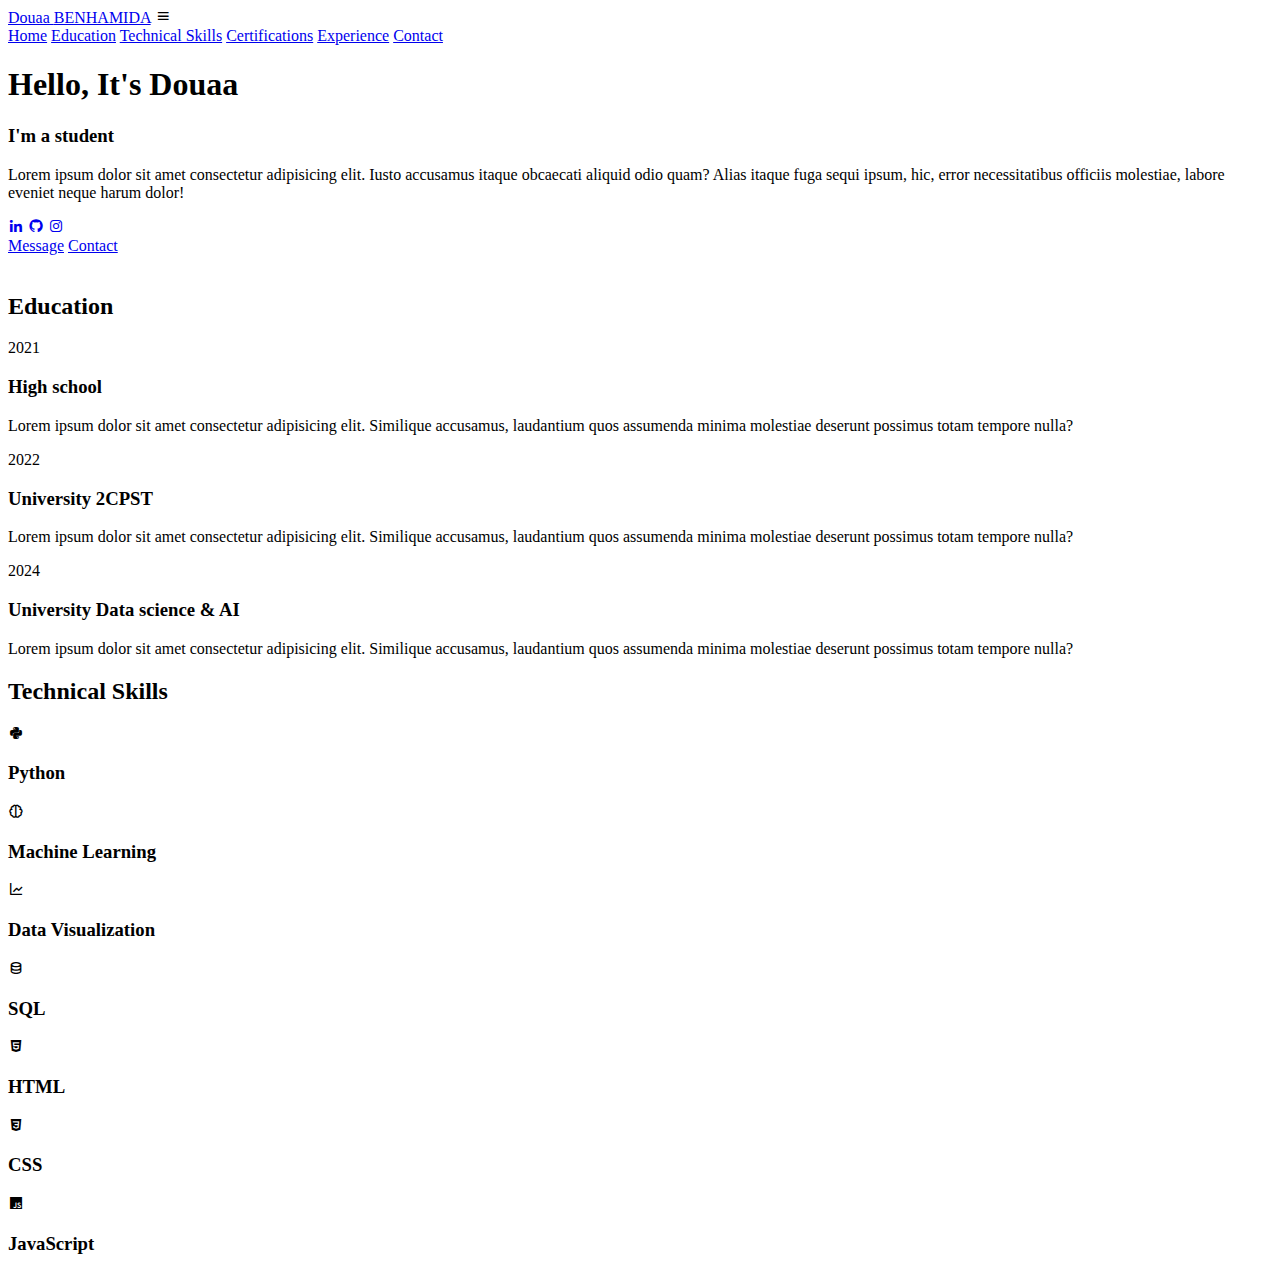
==== code/index.html @ d01b3506 "Create index.html" ====
<!DOCTYPE html>
<html lang="en">
<head>
    <meta charset="UTF-8">
    <meta name="viewport" content="width=device-width, initial-scale=1.0">
    <title>MyPortfolio</title>
    <link rel="stylesheet" href="style.css">
    <link href='https://unpkg.com/boxicons@2.1.4/css/boxicons.min.css' rel='stylesheet'>
</head>
<body>
    <header class="header">
        <a href="#home" class="logo">Douaa
            <span>BENHAMIDA</span></a>
        <i class='bx bx-menu' id="menu-icon"></i>
        <nav class="navbar">
            <a href="#home" class="active">Home</a>
            <a href="#education">Education</a>
            <a href="#skills" >Technical Skills</a>
            <a href="#Certifications" >Certifications</a>
            <a href="#experience" >Experience</a>
            <a href="#Contact" >Contact</a>
        </nav>
    </header>

    <section class="home" id="home">
        <div class="home-content">
            <h1>Hello, It's <span>Douaa</span></h1>
            <h3 class="text-animation">I'm a student 
                <span></span></h3>
            <p>Lorem ipsum dolor sit amet consectetur adipisicing elit. Iusto accusamus itaque obcaecati aliquid odio quam? Alias itaque fuga sequi ipsum, hic, error necessitatibus officiis molestiae, labore eveniet neque harum dolor!</p>
            <div class="social-icons">
                <a href="#"><i class='bx bxl-linkedin'></i></a>
                <a href="#"><i class='bx bxl-github' ></i></a>
                <a href="#"><i class='bx bxl-instagram' ></i></a>
            </div>

            <div class="btn-group">
                <a href="#" class="btn">Message</a>
                <a href="#contact" class="btn">Contact</a>
            </div>
        </div>
            <div class="home-img">
                <img src="me.png" alt="">
            </div>
    </section>

    <section class="education" id="education">
        <h2 class="heading">Education</h2>

        <div class="timeline-items">
            <div class="timeline-item">
                <div class="timeline-dot"></div>
                    <div class="timeline-date">2021</div>
                    <div class="timeline-content">
                        <h3>High school</h3>
                        <p>Lorem ipsum dolor sit amet consectetur adipisicing elit. Similique accusamus, laudantium quos assumenda minima molestiae deserunt possimus totam tempore nulla?</p>
                    </div>
            </div> 
            <div class="timeline-item">
                <div class="timeline-dot"></div>
                    <div class="timeline-date">2022</div>
                    <div class="timeline-content">
                        <h3>University 2CPST</h3>
                        <p>Lorem ipsum dolor sit amet consectetur adipisicing elit. Similique accusamus, laudantium quos assumenda minima molestiae deserunt possimus totam tempore nulla?</p>
                    </div>
            </div> 
            <div class="timeline-item">
                <div class="timeline-dot"></div>
                    <div class="timeline-date">2024</div>
                    <div class="timeline-content">
                        <h3>University Data science & AI</h3>
                        <p>Lorem ipsum dolor sit amet consectetur adipisicing elit. Similique accusamus, laudantium quos assumenda minima molestiae deserunt possimus totam tempore nulla?</p>
                    </div>
            </div>  
        </div>
    </section>

    <section class="skills" id="skills">
        <h2 class="heading">Technical <span>Skills</span></h2>
    
        <div class="skills-container">
            <div class="skill-box">
                <i class='bx bxl-python'></i>
                <h3>Python</h3>
            </div>

            <div class="skill-box">
                <i class='bx bx-brain' ></i>
                <h3>Machine Learning</h3>
            </div>

            <div class="skill-box">
                <i class='bx bx-line-chart' ></i>
                <h3>Data Visualization</h3>
            </div>

            <div class="skill-box">
                <i class='bx bx-data' ></i>
                <h3>SQL</h3>
            </div>
    
            <div class="skill-box">
                <i class='bx bxl-html5'></i>
                <h3>HTML</h3>
            </div>
    
            <div class="skill-box">
                <i class='bx bxl-css3'></i>
                <h3>CSS</h3>
            </div>
    
            <div class="skill-box">
                <i class='bx bxl-javascript'></i>
                <h3>JavaScript</h3>
            </div>
        </div>
    </section>
    
    <script src="script.js" ></script>
</body>
</html>
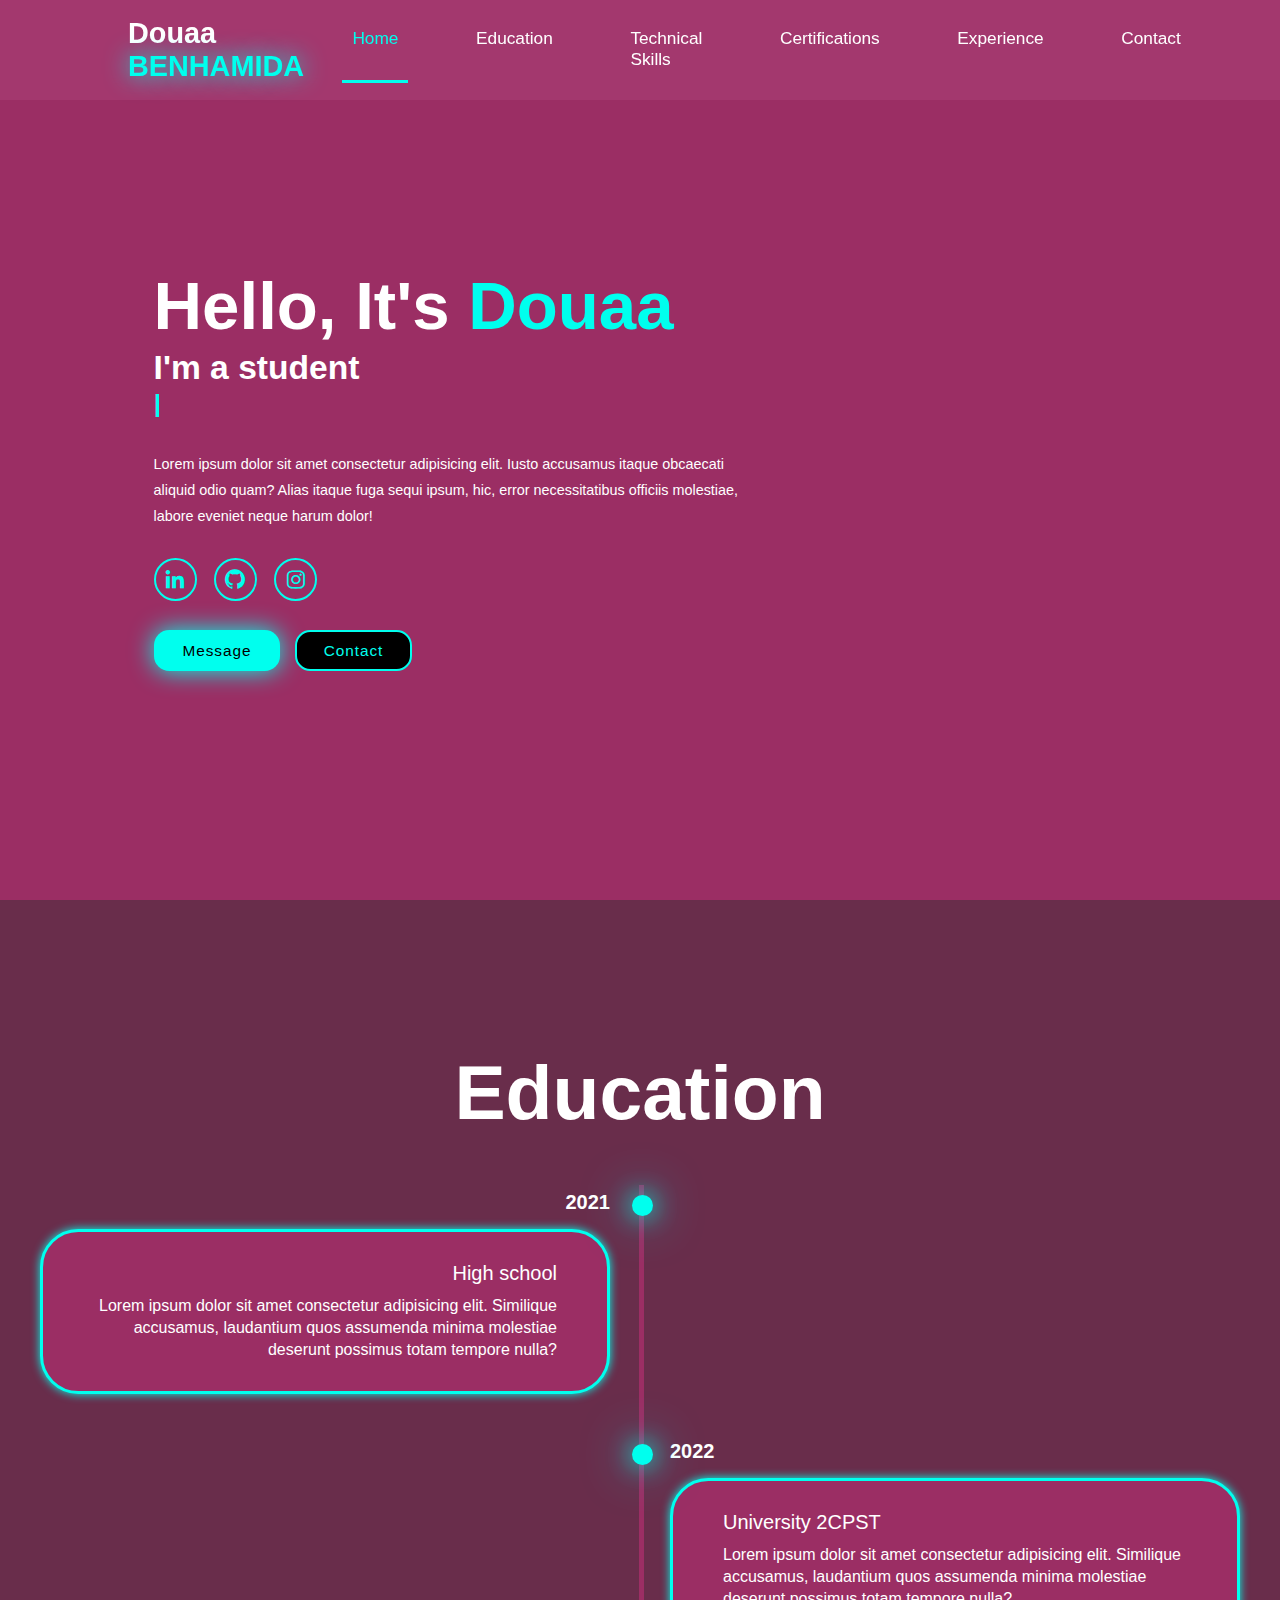
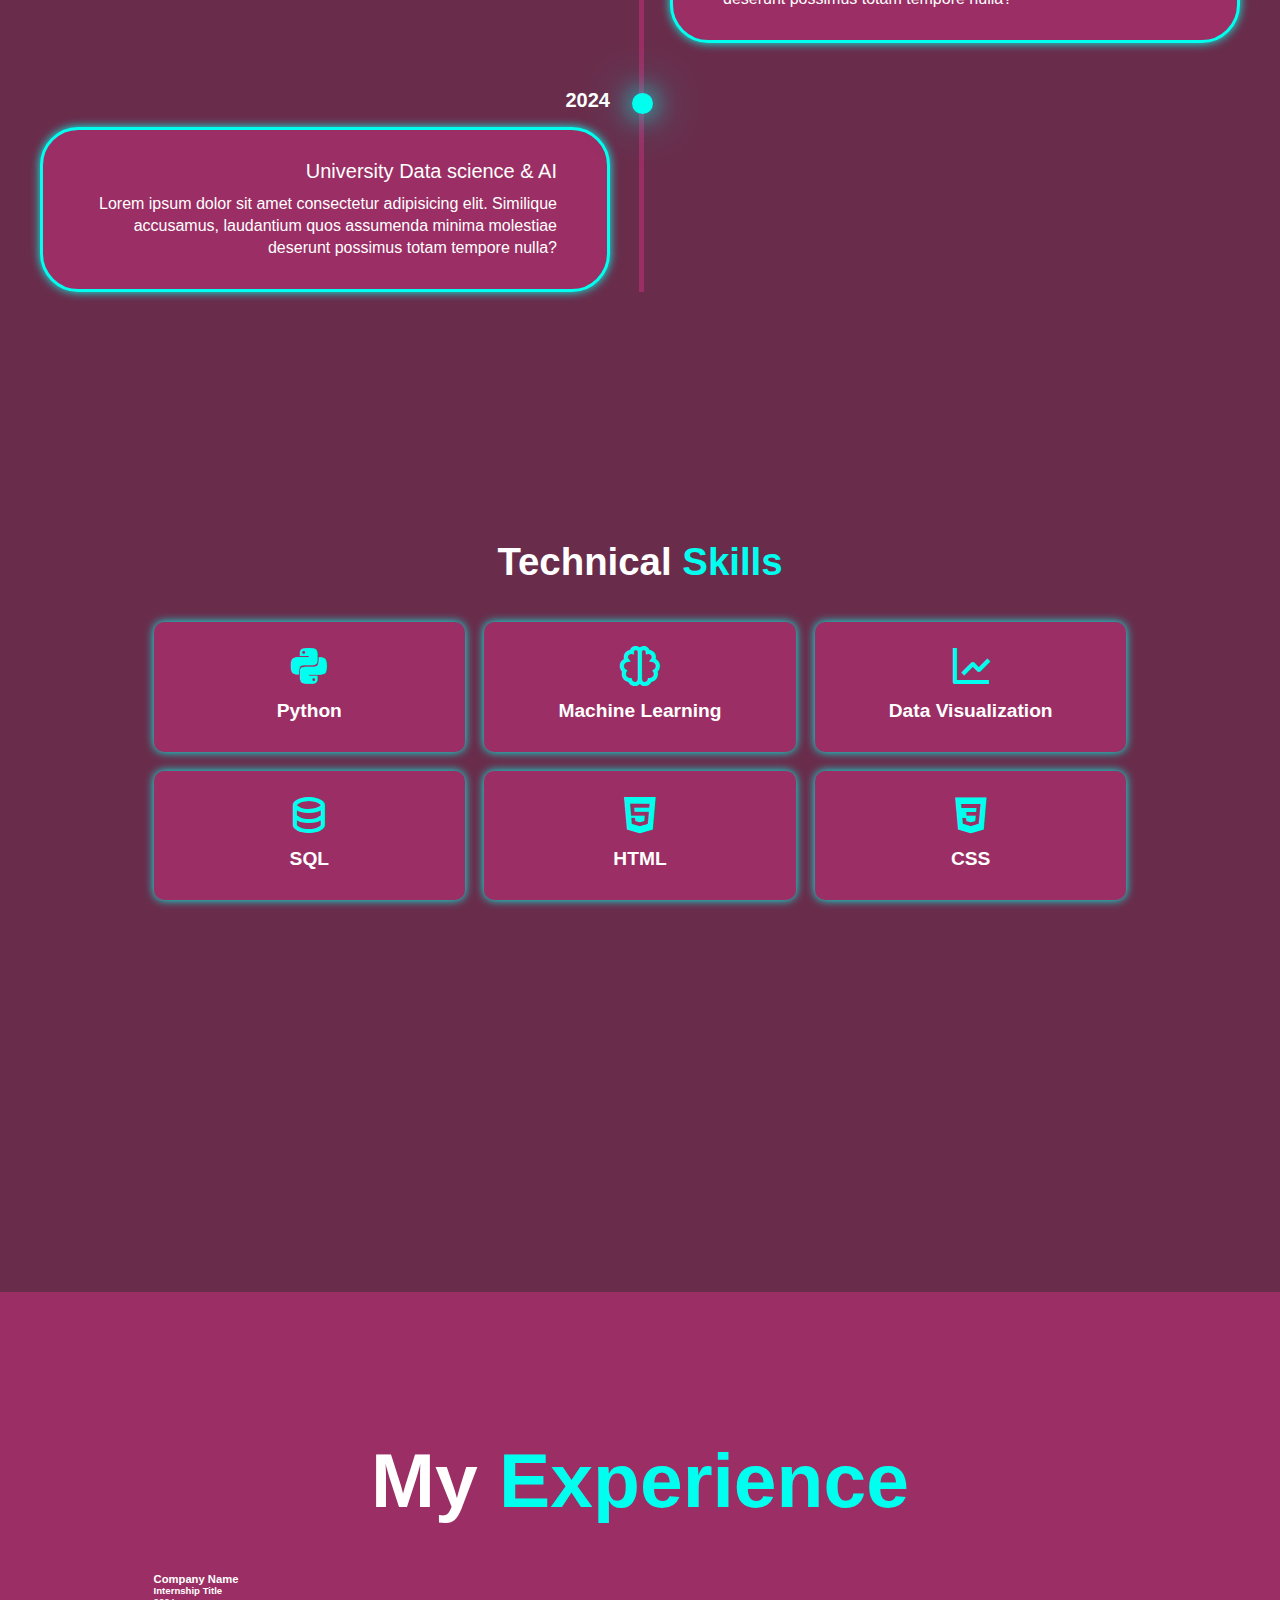
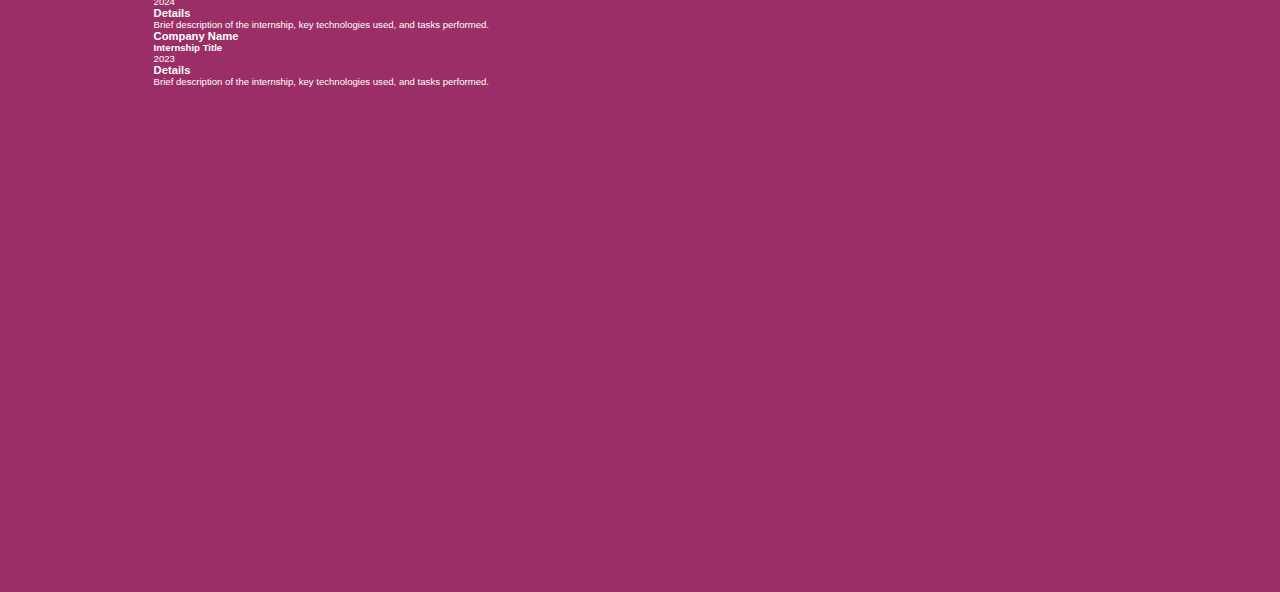
==== commit e5a29ebb: "Update index.html" ====
--- a/code/index.html
+++ b/code/index.html
@@ -108,11 +108,42 @@
                 <i class='bx bxl-css3'></i>
                 <h3>CSS</h3>
             </div>
+        </div>
+    </section>
     
-            <div class="skill-box">
-                <i class='bx bxl-javascript'></i>
-                <h3>JavaScript</h3>
+    <section class="experience" id="experience">
+        <h2 class="heading">My <span>Experience</span></h2>
+        
+        <div class="experience-container">
+            <div class="card">
+                <div class="card-inner">
+                    <div class="card-front">
+                        <h3>Company Name</h3>
+                        <h4>Internship Title</h4>
+                        <p>2024</p>
+                    </div>
+                    <div class="card-back">
+                        <h3>Details</h3>
+                        <p>Brief description of the internship, key technologies used, and tasks performed.</p>
+                    </div>
+                </div>
             </div>
+    
+            <div class="card">
+                <div class="card-inner">
+                    <div class="card-front">
+                        <h3>Company Name</h3>
+                        <h4>Internship Title</h4>
+                        <p>2023</p>
+                    </div>
+                    <div class="card-back">
+                        <h3>Details</h3>
+                        <p>Brief description of the internship, key technologies used, and tasks performed.</p>
+                    </div>
+                </div>
+            </div>
+    
+            <!-- Add more cards if needed -->
         </div>
     </section>
     
--- a/code/style.css
+++ b/code/style.css
@@ -0,0 +1,467 @@
+*{
+    margin: 0;
+    padding: 0;
+    box-sizing: border-box;
+    text-decoration: none;
+    border: none;
+    outline: none;
+    scroll-behavior: smooth;
+    font-family: "Poppins", sans-serif;
+}
+:root{
+    --bg-color: #9b2e64;
+    --second-bg-color: #692d4b;
+    --text-color: white;
+    --main-color: #00ffee;
+}
+html{
+    font-size: 60%;
+    overflow-x: hidden;
+}
+body{
+    background: var(--bg-color);
+    color: var(--text-color);
+}
+section{
+    min-height: 100vh;
+    padding: 10rem 5%;
+}
+.header{
+    position: fixed;
+    top: 0;
+    left: 0;
+    width: 100%;
+    height: 100px;
+    padding: 1rem 10%;
+    background: rgba(165, 59, 112, 0.8);;
+    backdrop-filter: blur(10px);
+    display: flex;
+    justify-content:space-between;
+    align-items:center;
+    z-index: 1000;
+}
+.logo{
+    font-size: 3rem;
+    color: var(--text-color);
+    font-weight: 800;
+    cursor: pointer;
+    transition: 0.3s ease ;
+}
+.logo:hover{
+    transform: scale(1.1);
+}
+.logo span{
+    text-shadow: 0 0 25px var(--main-color);
+}
+.navbar{
+    display: flex;
+    gap: 2rem;
+}
+.navbar a{
+    font-size: 1.8rem;
+    color: var(--text-color);
+    margin-left: 4rem;
+    font-weight: 500;
+    transition: 0.3s ease;
+    border-bottom: 3px solid transparent;
+    padding: 10px;
+}
+.navbar a:hover, 
+.navbar a.active{
+    color: var(--main-color);
+    border-bottom: 3px solid var(--main-color);
+}
+#menu-icon{
+    font-size: 3.6rem;
+    color: var(--main-color);
+    cursor: pointer;
+    display: none; 
+}
+
+/* Make the menu icon visible on smaller screens */
+@media (max-width: 768px) {
+    #menu-icon {
+        display: block; /* Show the menu icon */
+    }
+
+    .navbar {
+        display: none; /* Hide the navbar initially */
+        flex-direction: column;
+        position: absolute;
+        top: 100%;
+        left: 0;
+        width: 100%;
+        background: var(--second-bg-color);
+        text-align: center;
+        transition: 0.3s ease-in-out;
+    }
+
+    .navbar.active {
+        display: flex; /* Show the menu when active */
+    }
+}
+
+section{
+    min-height: 100vh;
+    padding: 10rem 12% 10rem;
+}
+.home{
+    display: flex;
+    align-items: center;
+    justify-content:space-between;
+    gap: 15rem;
+}
+.home-content{
+    display: flex;
+    flex: 1 1 50%;
+    max-width: 600px;
+    flex-direction: column;
+    align-items: baseline;
+    text-align: left;
+    justify-content: center;
+    margin-top: 3rem;
+}
+span{
+    color: var(--main-color);
+}
+.logo span{
+    color: var(--main-color);
+}
+.home-content h3{
+    margin-top: 1rem;
+    margin-bottom: 2rem;
+    font-size: 3.5rem;
+}
+.home-content h1{
+    font-size: 7rem;
+    font-weight: 700;
+    margin-top: 1.5rem;
+    line-height: 1;
+}
+.home-img{
+    border-radius: 50%;
+}
+.home-img img{
+    position: relative;
+    top: 3rem;
+    width: 100%;
+    max-width: 400px;
+    height: auto;
+    border-radius: 50%;
+    box-shadow: 0 0 25px var(--main-color);
+    cursor: pointer;
+    transition: 0.4s ease-in-out; 
+}
+.home-img img:hover{
+    box-shadow: 0 0 25px var(--main-color),
+                0 0 50px var(--main-color),
+                0 0 100px var(--main-color);
+}
+
+/* Adjust for smaller screens */
+@media (max-width: 768px) {
+    .home {
+        flex-direction: column;
+        text-align: center;
+    }
+
+    .home-content {
+        max-width: 100%;
+    }
+}
+
+.home-content p{
+    font-size: 1.5rem;
+    font-weight: 500;
+    line-height: 1.8;
+    max-width: 1000px;
+}
+.social-icons a{
+    display: inline-flex;
+    justify-content: center;
+    align-items: center;
+    width: 4.5rem;
+    height: 4.5rem;
+    background: transparent;
+    border: 2px solid var(--main-color);
+    font-size: 2.5rem;
+    border-radius: 50%;
+    color: var(--main-color);
+    margin: 3rem 1.5rem 3rem 0;
+    transition: 0.3s ease-in-out;
+}
+.social-icons a:hover{
+    color: var(--text-color);
+    transform: scale(1.3) translateY(-5px);
+    box-shadow: 0 0 25px var(--main-color);
+    background-color: var(--main-color);
+}
+.btn{
+    display: inline-block ;
+    padding: 1rem 2.8rem;
+    background: var(--main-color);
+    box-shadow: 0 0 25px var(--main-color);
+    border-radius: 1.6rem;
+    font-size: 1.6rem;
+    color: black;
+    border: 2px solid transparent;
+    letter-spacing: 0.1rem;
+    font-size: 600;
+    transition: 0.3s ease-in-out;
+    cursor: pointer;
+
+}
+.btn:hover{
+    transform: scale(1.05);
+    box-shadow: 0 0 50px var(--main-color);
+}
+.btn-group{
+    display: flex;
+    align-items: center;
+    gap: 1.5rem;
+}
+.btn-group a:nth-of-type(2){
+    background-color: black;
+    color: var(--main-color);
+    border: 2px solid var(--main-color);
+    box-shadow: 0 0 25px transparent;
+}
+.btn-group a:nth-of-type(2):hover{
+    box-shadow: 0 0 25px var(--main-color);
+    background-color: var(--main-color);
+    color: black;
+}
+.text-animation{
+    font-size: 34px;
+    font-weight: 600;
+    min-width: 500px;
+    display: inline-block;
+    position: relative;
+}
+.text-animation span{
+    position: relative;
+    white-space: nowrap;
+    overflow: hidden;
+    display: inline-block;
+    width: 100%;
+}
+/* typing effect*/
+.text-animation span::before{
+    content: " Data Science & AI" ;
+    color: var(--main-color);
+    display: inline-block;
+    animation: words 20s infinite ;
+}
+/* cursir effect*/
+.text-animation span::after{
+    content: "";
+    background-color:var(--bg-color) ;
+    position: absolute;
+    width: 100%;
+    height: 100%;
+    border-left: 3px solid var(--bg-color);
+    right: -8px;
+    animation: cursor 0.6s infinite, typing 20s steps(14) infinite ;
+}
+@keyframes cursor{
+    50%{
+        border-left-color: transparent ;
+    }
+}
+@keyframes words{
+    0%, 33% {
+        content: " Data Science & AI";
+    }
+    34%, 66% {
+        content: " at Ecole Nationale Polytechnique";
+    }
+    67%, 100% {
+        content: " at Ecole Nationale Polytechnique";
+    }
+}
+@keyframes typing{
+   10%,
+   15%,
+   30%,
+   35%,
+   50%,
+   50%,
+   55%,
+   70%,
+   75%,
+   90%,
+   95%{
+    width: 0;
+   }
+   5%,
+   20%,
+   25%,
+   40%,
+   45%,
+   60%,
+   65%,
+   80%,
+   85%{
+    width: calc(100% + 8px);
+   }
+}
+.heading{
+    font-size: 8rem;
+    text-align: center;
+    margin: 5rem 0;
+}
+.education{
+    padding: 100px 15px;
+    background: var(--second-bg-color);
+}
+.education h2{
+    margin-bottom: 5rem;
+}
+.timeline-items{
+    max-width: 1200px;
+    margin: auto;
+    display: flex;
+    flex-wrap: wrap;
+    position: relative;
+}
+.timeline-items::before{
+    content: "";
+    position: absolute;
+    width: 5px;
+    height: 100%;
+    background-color: var(--bg-color);
+    left: calc(50% - 1px);
+}
+.timeline-item{
+    margin-bottom: 40px;
+    width: 100%;
+    position: relative;
+}
+.timeline-item:last-child{
+    margin-bottom: 0;
+}
+.timeline-item:nth-child(odd){
+    padding-right: calc(50% + 30px);
+    text-align: right;
+}
+.timeline-item:nth-child(even){
+    padding-left: calc(50% + 30px) ;
+}
+.timeline-dot{
+    height: 21px;
+    width: 21px;
+    background-color: var(--main-color);
+    box-shadow: 0 0 25px var(--main-color),
+                0 0 50px var(--main-color);
+    position: absolute;
+    left: calc(50% - 8px) ;
+    border-radius: 50%;
+    top: 10px;
+}
+.timeline-date{
+    font-size: 20px;
+    font-weight: 800;
+    color: white;
+    margin: 6px 0 15px;
+}
+.timeline-content{
+    background-color: var(--bg-color);
+    border: 3px solid var(--main-color);
+    padding: 30px 50px;
+    border-radius: 4rem;
+    box-shadow: 0 0 10px var(--main-color);
+    cursor: pointer;
+    transition: 0.3s ease-in-out;
+}
+.timeline-content:hover{
+    transform: scale(1.05);
+    box-shadow: 0 0 25px var(--main-color);
+}
+.timeline-content h3{
+    font-size: 20px;
+    color: white;
+    margin: 0 0 10px;
+    font-weight: 500;
+}
+.timeline-content p{
+    color: white ;
+    font-size: 16px;
+    font-weight: 300;
+    line-height: 22px;
+}
+
+/*  customizes the scrollbar appearance */
+::-webkit-scrollbar{
+    width: 10px;
+}
+::-webkit-scrollbar-thumb{
+    background-color: var(--main-color);
+    border-radius: 10px;
+}
+::-webkit-scrollbar-track{
+    background-color: var(--bg-color);
+    border-radius: 10px;
+    width: 50px;
+}
+
+.skills {
+    padding: 100px 12%;
+    background: var(--second-bg-color);
+    text-align: center;
+}
+
+.skills .heading {
+    font-size: 4rem;
+    margin-bottom: 4rem;
+}
+
+.skills-container {
+    display: grid;
+    grid-template-columns: repeat(auto-fit, minmax(250px, 1fr));
+    gap: 2rem;
+}
+
+.skill-box {
+    background: var(--bg-color);
+    padding: 20px;
+    border-radius: 10px;
+    box-shadow: 0 0 10px var(--main-color);
+    transition: 0.3s ease-in-out;
+}
+
+.skill-box:hover {
+    transform: scale(1.05);
+    box-shadow: 0 0 25px var(--main-color);
+}
+
+.skill-box i {
+    font-size: 5rem;
+    color: var(--main-color);
+    margin-bottom: 1rem;
+}
+
+.skill-box h3 {
+    font-size: 2rem;
+    color: var(--text-color);
+    margin-bottom: 1rem;
+}
+
+.skill-bar {
+    width: 100%;
+    background: #444;
+    height: 10px;
+    border-radius: 5px;
+    overflow: hidden;
+    position: relative;
+}
+
+.progress {
+    height: 100%;
+    background: var(--main-color);
+    text-align: right;
+    line-height: 10px;
+    padding-right: 10px;
+    font-size: 1.2rem;
+    font-weight: bold;
+    color: black;
+}
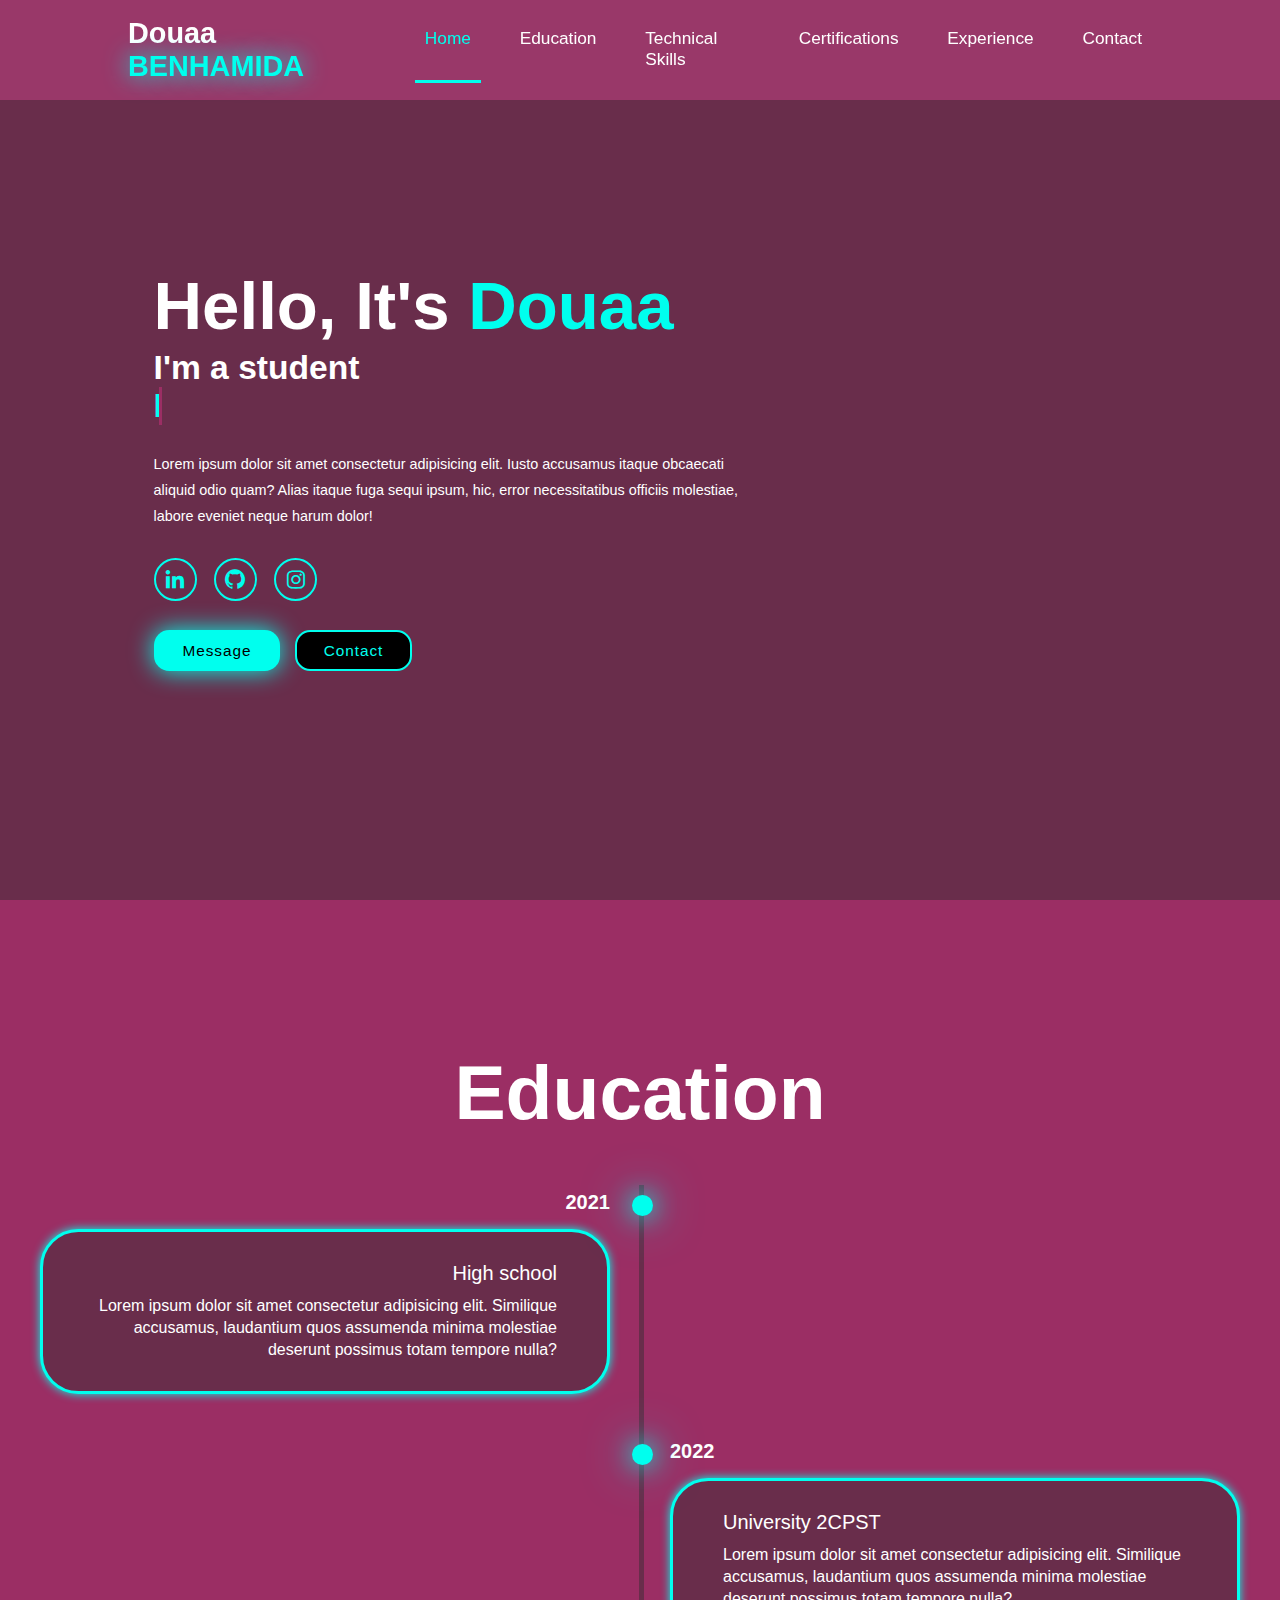
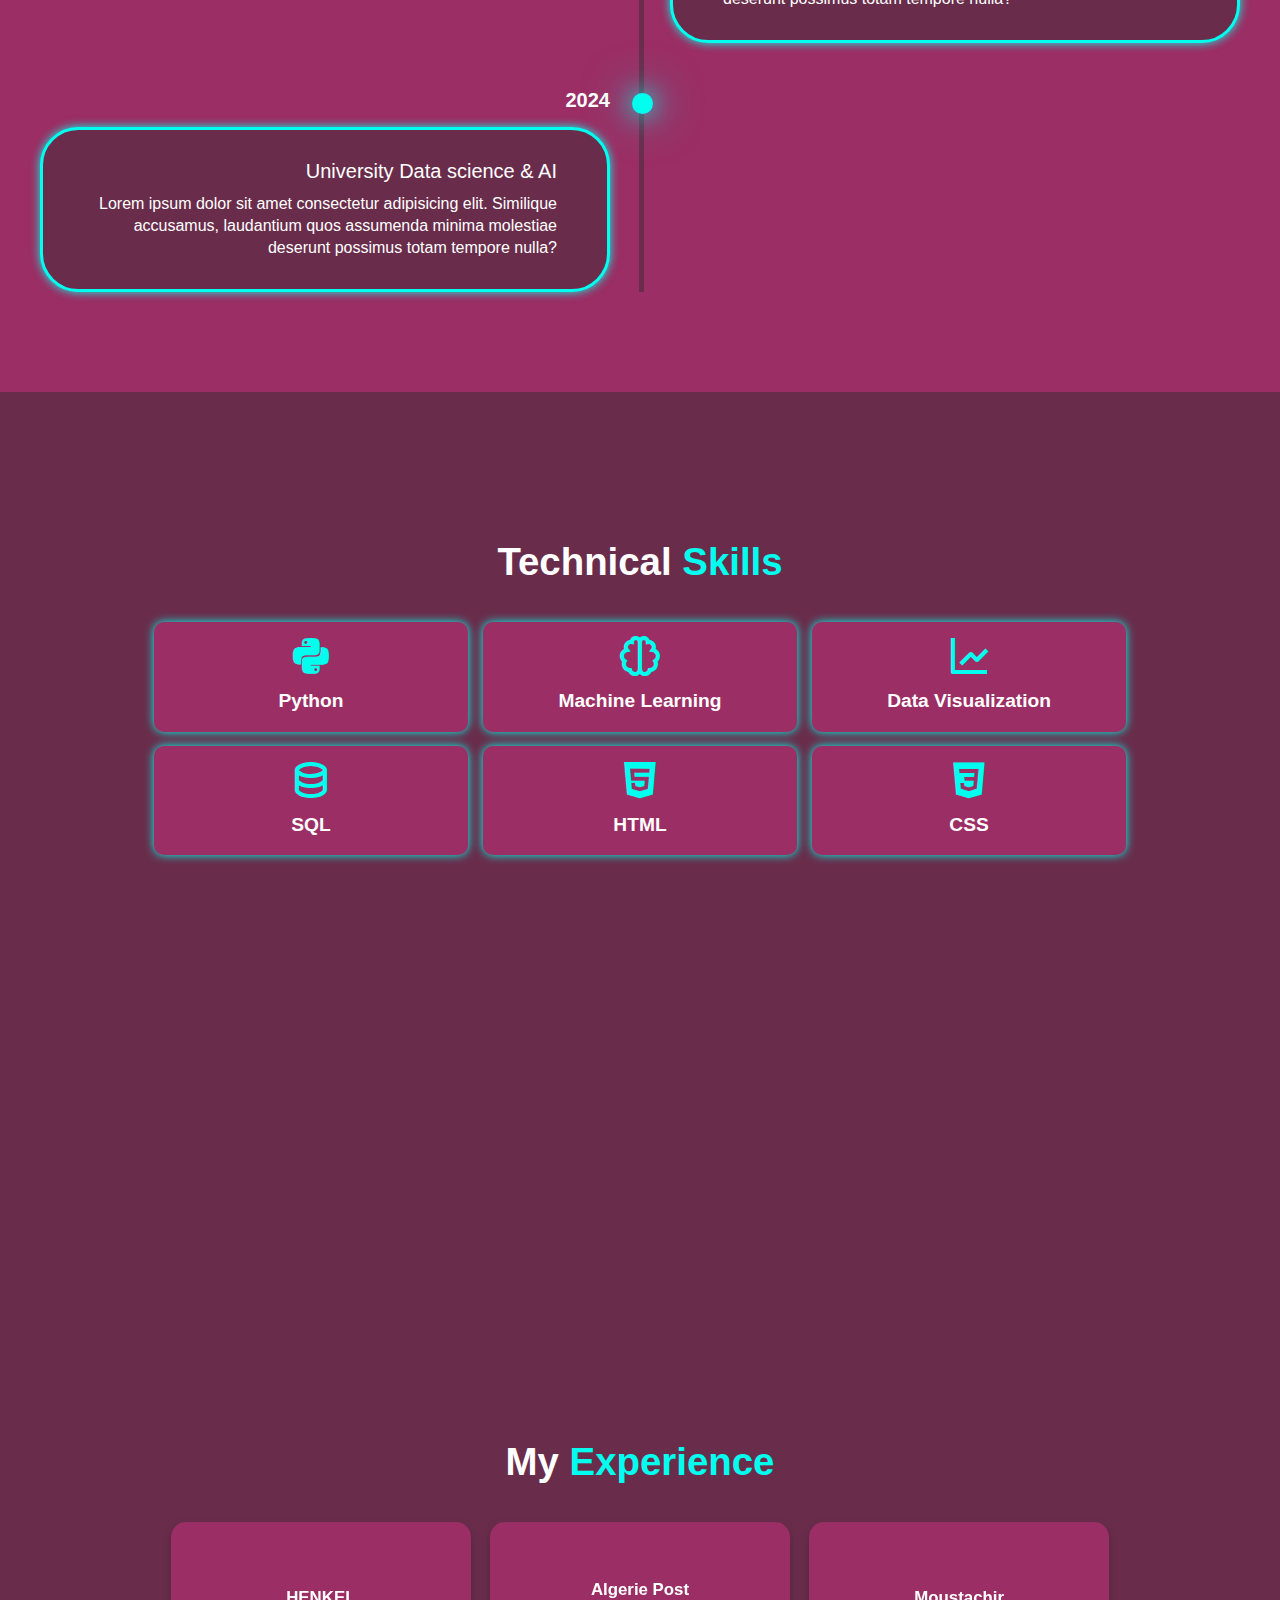
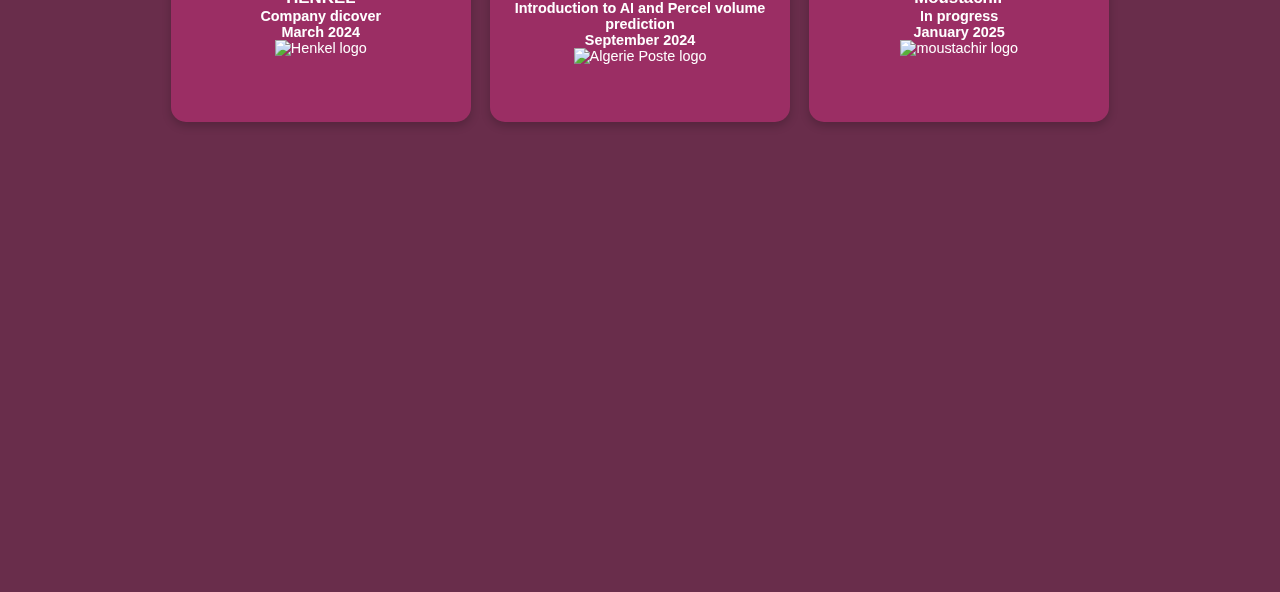
==== commit 10505fb7: "Update index.html" ====
--- a/code/index.html
+++ b/code/index.html
@@ -29,9 +29,9 @@
                 <span></span></h3>
             <p>Lorem ipsum dolor sit amet consectetur adipisicing elit. Iusto accusamus itaque obcaecati aliquid odio quam? Alias itaque fuga sequi ipsum, hic, error necessitatibus officiis molestiae, labore eveniet neque harum dolor!</p>
             <div class="social-icons">
-                <a href="#"><i class='bx bxl-linkedin'></i></a>
-                <a href="#"><i class='bx bxl-github' ></i></a>
-                <a href="#"><i class='bx bxl-instagram' ></i></a>
+                <a href="https://www.linkedin.com/in/douaa-benhamida-datascience/"><i class='bx bxl-linkedin'></i></a>
+                <a href="https://github.com/douaabnh"><i class='bx bxl-github' ></i></a>
+                <a href="https://www.instagram.com/douaa.bnh/"><i class='bx bxl-instagram' ></i></a>
             </div>
 
             <div class="btn-group">
@@ -118,12 +118,12 @@
             <div class="card">
                 <div class="card-inner">
                     <div class="card-front">
-                        <h3>Company Name</h3>
-                        <h4>Internship Title</h4>
-                        <p>2024</p>
+                        <h3>HENKEL</h3>
+                        <h4>Company dicover</h4>
+                        <h4>March 2024</h4>
+                        <img src="Henkel-Logo.svg.png" alt="Henkel logo">
                     </div>
                     <div class="card-back">
-                        <h3>Details</h3>
                         <p>Brief description of the internship, key technologies used, and tasks performed.</p>
                     </div>
                 </div>
@@ -132,12 +132,26 @@
             <div class="card">
                 <div class="card-inner">
                     <div class="card-front">
-                        <h3>Company Name</h3>
-                        <h4>Internship Title</h4>
-                        <p>2023</p>
+                        <h3>Algerie Post</h3>
+                        <h4>Introduction to AI and Percel volume prediction</h4>
+                        <h4>September 2024</h4>
+                        <img src="AlgeriePoste.svg.png" alt="Algerie Poste logo">
                     </div>
                     <div class="card-back">
-                        <h3>Details</h3>
+                        <p>Brief description of the internship, key technologies used, and tasks performed.</p>
+                    </div>
+                </div>
+            </div>
+
+            <div class="card">
+                <div class="card-inner">
+                    <div class="card-front">
+                        <h3>Moustachir</h3>
+                        <h4>In progress</h4>
+                        <h4>January 2025</h4>
+                        <img src="moustachir.png" alt="moustachir logo">
+                    </div>
+                    <div class="card-back">
                         <p>Brief description of the internship, key technologies used, and tasks performed.</p>
                     </div>
                 </div>
@@ -147,6 +161,8 @@
         </div>
     </section>
     
+    
+
     <script src="script.js" ></script>
 </body>
 </html>--- a/code/style.css
+++ b/code/style.css
@@ -25,6 +25,7 @@
 section{
     min-height: 100vh;
     padding: 10rem 5%;
+    background-color: var(--second-bg-color);
 }
 .header{
     position: fixed;
@@ -55,13 +56,13 @@
 }
 .navbar{
     display: flex;
-    gap: 2rem;
+    gap: 1rem;
 }
 .navbar a{
     font-size: 1.8rem;
     color: var(--text-color);
-    margin-left: 4rem;
-    font-weight: 500;
+    margin-left: 2rem;
+    font-weight: 400;
     transition: 0.3s ease;
     border-bottom: 3px solid transparent;
     padding: 10px;
@@ -255,7 +256,7 @@
 /* cursir effect*/
 .text-animation span::after{
     content: "";
-    background-color:var(--bg-color) ;
+    background-color:var(--second-bg-color) ;
     position: absolute;
     width: 100%;
     height: 100%;
@@ -312,7 +313,7 @@
 }
 .education{
     padding: 100px 15px;
-    background: var(--second-bg-color);
+    background: var(--bg-color);
 }
 .education h2{
     margin-bottom: 5rem;
@@ -329,7 +330,7 @@
     position: absolute;
     width: 5px;
     height: 100%;
-    background-color: var(--bg-color);
+    background-color: var(--second-bg-color);
     left: calc(50% - 1px);
 }
 .timeline-item{
@@ -365,7 +366,7 @@
     margin: 6px 0 15px;
 }
 .timeline-content{
-    background-color: var(--bg-color);
+    background-color: var(--second-bg-color);
     border: 3px solid var(--main-color);
     padding: 30px 50px;
     border-radius: 4rem;
@@ -418,12 +419,12 @@
 .skills-container {
     display: grid;
     grid-template-columns: repeat(auto-fit, minmax(250px, 1fr));
-    gap: 2rem;
+    gap: 1.5rem;
 }
 
 .skill-box {
     background: var(--bg-color);
-    padding: 20px;
+    padding: 10px;
     border-radius: 10px;
     box-shadow: 0 0 10px var(--main-color);
     transition: 0.3s ease-in-out;
@@ -446,22 +447,69 @@
     margin-bottom: 1rem;
 }
 
-.skill-bar {
-    width: 100%;
-    background: #444;
-    height: 10px;
-    border-radius: 5px;
-    overflow: hidden;
+
+.experience {
+    padding: 100px 12%;
+    background: var(--second-bg-color);
+    text-align: center;
+}
+
+.experience .heading {
+    font-size: 4rem;
+    margin-bottom: 4rem;
+    color: var(--text-color);
+}
+
+.experience-container {
+    display: flex;
+    justify-content: center;
+    flex-wrap: wrap;
+    gap: 2rem;
+}
+
+.card {
+    width: 300px;
+    height: 200px;
+    perspective: 1000px;
+}
+
+.card-inner {
+    width: 100%;
+    height: 100%;
     position: relative;
-}
-
-.progress {
+    transform-style: preserve-3d;
+    transition: transform 0.6s;
+}
+
+.card:hover .card-inner {
+    transform: rotateY(180deg);
+}
+
+.card-front, 
+.card-back {
+    position: absolute;
+    width: 100%;
     height: 100%;
+    background: var(--bg-color);
+    color: var(--text-color);
+    border-radius: 15px;
+    display: flex;
+    align-items: center;
+    justify-content: center;
+    flex-direction: column;
+    box-shadow: 0 4px 10px rgba(0, 0, 0, 0.2);
+    backface-visibility: hidden;
+    padding: 20px;
+}
+
+.card-front {
+    font-size: 1.5rem;
+}
+
+.card-back {
+    transform: rotateY(180deg);
+    font-size: 1.2rem;
     background: var(--main-color);
-    text-align: right;
-    line-height: 10px;
-    padding-right: 10px;
-    font-size: 1.2rem;
-    font-weight: bold;
     color: black;
 }
+
